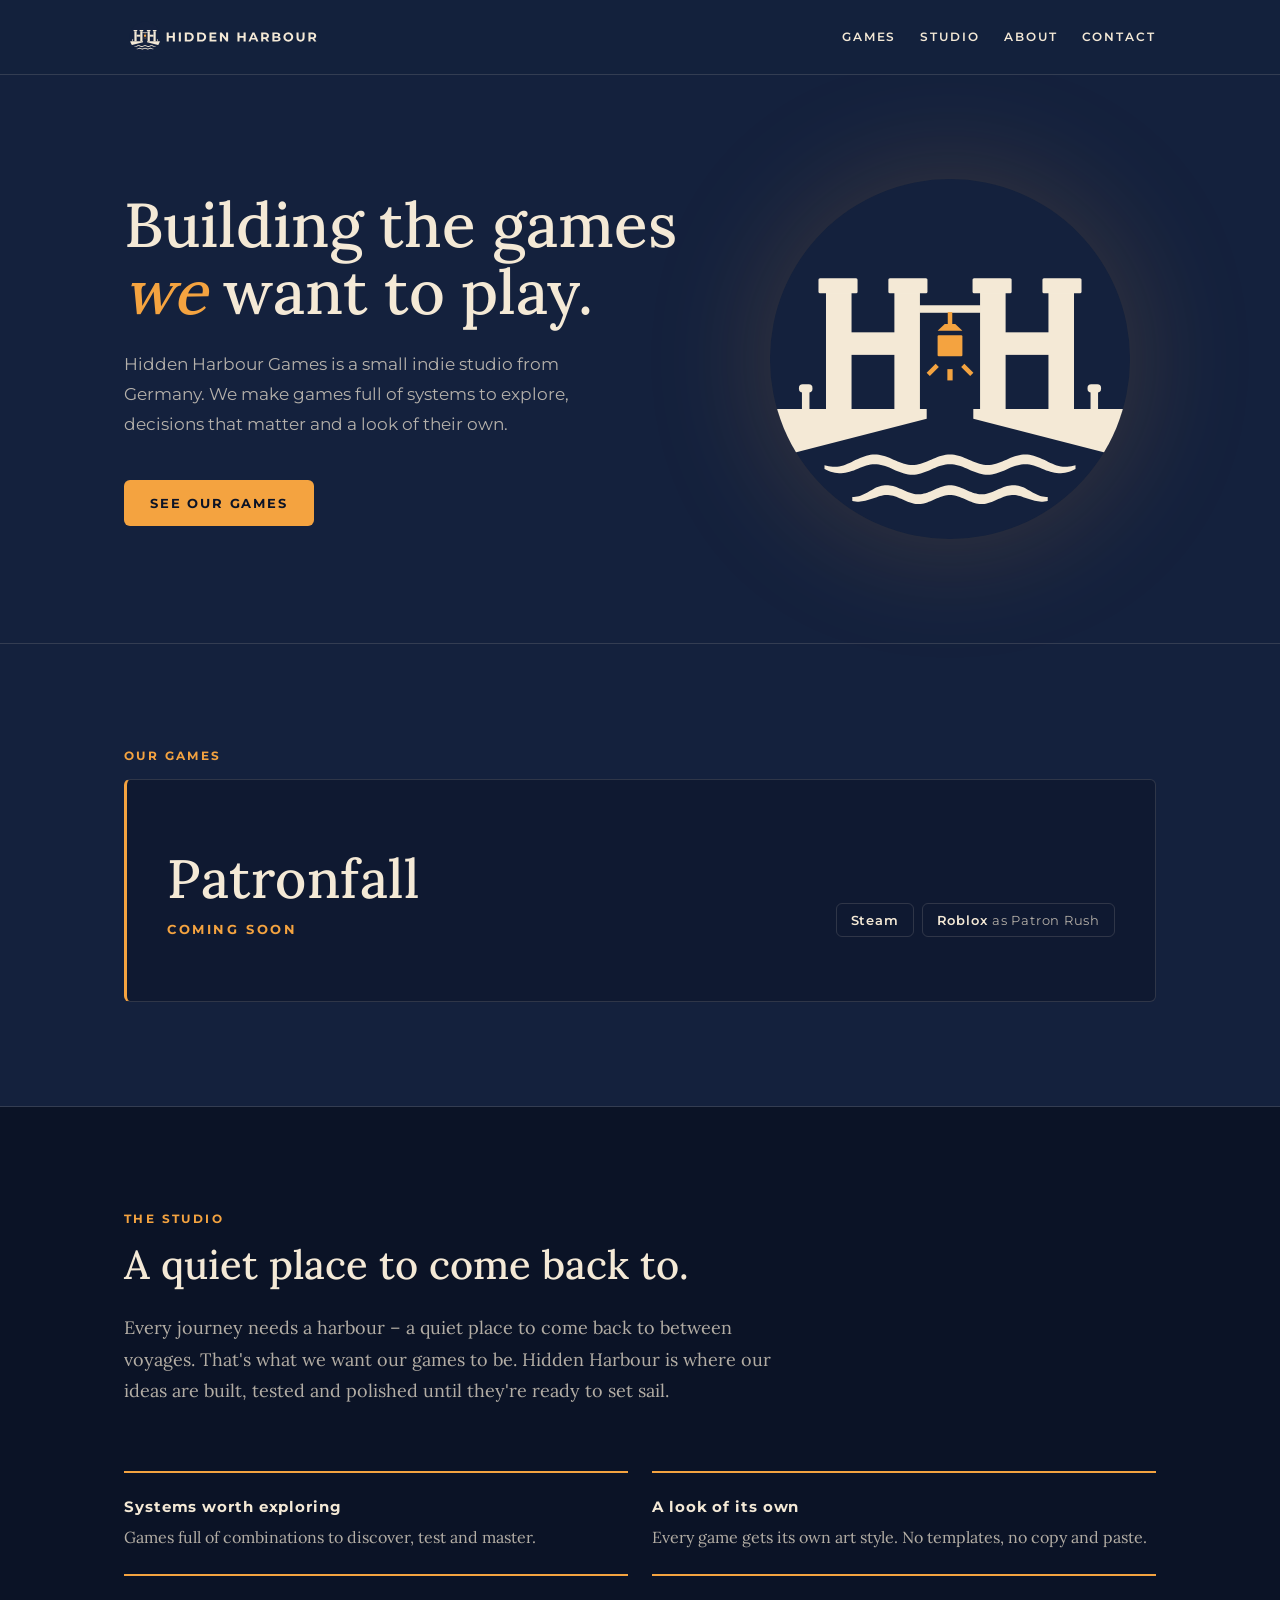
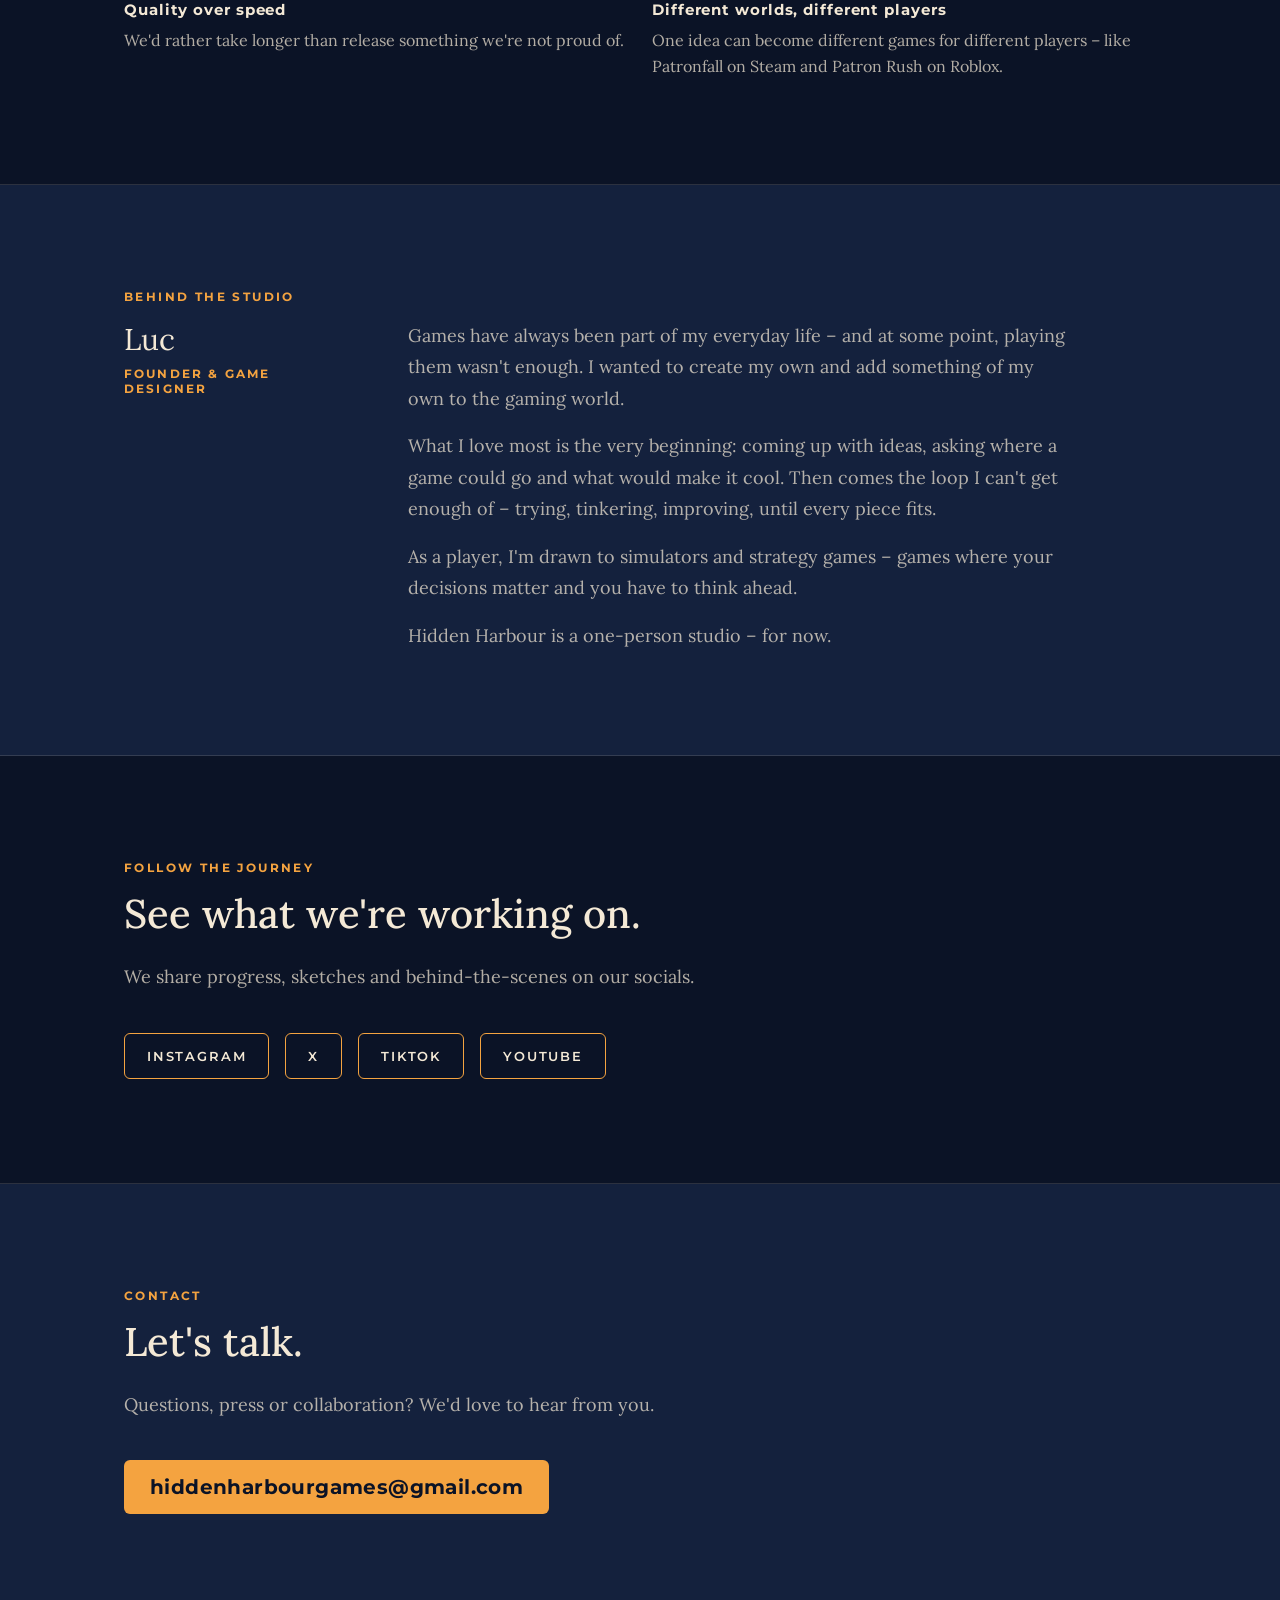
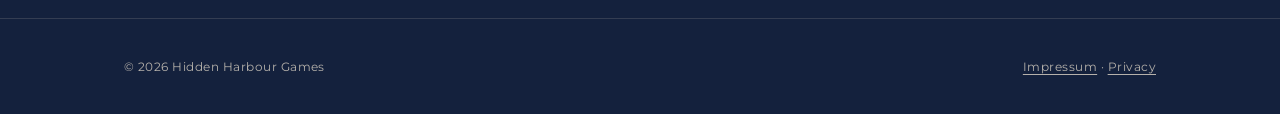
==== index.html @ 5c3604e5 "Website hiddenharbourgames.com: Onepager, Impressum, Datenschutz, Vorab-Check" ====
<!doctype html>
<html lang="en"><head><meta charset="utf-8"><meta name="viewport" content="width=device-width,initial-scale=1">
<title>Hidden Harbour Games – Indie game studio from Germany</title>
<meta name="description" content="Hidden Harbour Games is a small indie studio from Germany. We make games full of systems to explore, decisions that matter and a look of their own.">
<meta property="og:title" content="Hidden Harbour Games"><meta property="og:description" content="Building the games we want to play."><meta property="og:url" content="https://hiddenharbourgames.com/">
<link rel="icon" href="assets/hh.svg" type="image/svg+xml"><link rel="stylesheet" href="style.css">
</head>
<body>
<header class="kopf"><div class="innen">
  <a href="#top"><img src="assets/logo-hell.svg" alt="Hidden Harbour Games"></a>
  <nav aria-label="Main"><ul class="kanaele"><li><a href="#games">Games</a></li><li><a href="#studio">Studio</a></li><li><a href="#about">About</a></li><li><a href="#contact">Contact</a></li></ul></nav>
</div></header>
<main id="top">
<section class="held"><div class="innen">
  <div>
    <h1>Building the games <em>we</em> want to play.</h1>
    <p>Hidden Harbour Games is a small indie studio from Germany. We make games full of systems to explore, decisions that matter and a look of their own.</p>
    <a class="knopf" href="#games">See our games</a>
  </div>
  <img class="zeichen" src="assets/hh.svg" alt="">
</div></section>

<section id="games"><div class="innen">
  <p class="etikett">Our Games</p>
  <div class="karte">
    <div><h3>Patronfall</h3><p class="bald">COMING SOON</p></div>
    <ul class="plattformen"><li>Steam</li><li>Roblox <span>as Patron Rush</span></li></ul>
  </div>
</div></section>

<section id="studio" class="tief"><div class="innen">
  <p class="etikett">The Studio</p>
  <h2>A quiet place to come back to.</h2>
  <p class="text">Every journey needs a harbour – a quiet place to come back to between voyages. That's what we want our games to be. Hidden Harbour is where our ideas are built, tested and polished until they're ready to set sail.</p>
  <div class="werte">
    <div class="wert"><h3>Systems worth exploring</h3><p>Games full of combinations to discover, test and master.</p></div>
    <div class="wert"><h3>A look of its own</h3><p>Every game gets its own art style. No templates, no copy and paste.</p></div>
    <div class="wert"><h3>Quality over speed</h3><p>We'd rather take longer than release something we're not proud of.</p></div>
    <div class="wert"><h3>Different worlds, different players</h3><p>One idea can become different games for different players – like Patronfall on Steam and Patron Rush on Roblox.</p></div>
  </div>
</div></section>

<section id="about"><div class="innen">
  <p class="etikett">Behind the Studio</p>
  <div class="person">
    <div><p class="name">Luc</p><p class="rolle">Founder &amp; Game Designer</p></div>
    <div>
      <p class="text">Games have always been part of my everyday life – and at some point, playing them wasn't enough. I wanted to create my own and add something of my own to the gaming world.</p>
      <p class="text">What I love most is the very beginning: coming up with ideas, asking where a game could go and what would make it cool. Then comes the loop I can't get enough of – trying, tinkering, improving, until every piece fits.</p>
      <p class="text">As a player, I'm drawn to simulators and strategy games – games where your decisions matter and you have to think ahead.</p>
      <p class="text">Hidden Harbour is a one-person studio – for now.</p>
    </div>
  </div>
</div></section>

<section id="journey" class="tief"><div class="innen">
  <p class="etikett">Follow the Journey</p>
  <h2>See what we're working on.</h2>
  <p class="text">We share progress, sketches and behind-the-scenes on our socials.</p>
  <div class="knoepfe"><a class="rand" href="https://www.instagram.com/hiddenharbourgames/" rel="noopener" target="_blank">Instagram</a><a class="rand" href="https://x.com/HiddenHarborGG" rel="noopener" target="_blank">X</a><a class="rand" href="https://www.tiktok.com/@hiddenharbourgames" rel="noopener" target="_blank">TikTok</a><a class="rand" href="https://www.youtube.com/@hiddenharbourgames" rel="noopener" target="_blank">YouTube</a></div>
</div></section>

<section id="contact"><div class="innen">
  <p class="etikett">Contact</p>
  <h2>Let's talk.</h2>
  <p class="text">Questions, press or collaboration? We'd love to hear from you.</p>
  <div class="knoepfe"><a class="knopf mail" href="mailto:hiddenharbourgames@gmail.com">hiddenharbourgames@gmail.com</a></div>
</div></section>
</main>
<footer class="fuss"><div class="innen"><span>© 2026 Hidden Harbour Games</span><span><a href="impressum.html">Impressum</a> · <a href="datenschutz.html">Privacy</a></span></div></footer>
</body></html>
---- style.css ----
/* Hidden Harbour Games – Website */
/* Skizzen-Basis: Markenfarben aus design/STAND.md (Farbwelt B) */
@font-face { font-family: "Montserrat"; src: url(assets/montserrat.ttf) format('truetype'); font-weight: 100 900; font-display: swap; }
@font-face { font-family: "Lora"; src: url(assets/lora.ttf) format('truetype'); font-weight: 400 700; font-display: swap; }
:root {
  --nachtblau: #14213D;
  --tiefblau: #0B1326;
  --laterne: #F4A340;
  --creme: #F4E9D6;
  --creme-70: rgba(244, 233, 214, .72);
  --linie: rgba(244, 233, 214, .14);
  --radius: 6px;
  --s1: 8px; --s2: 16px; --s3: 24px; --s4: 40px; --s5: 64px; --s6: 104px;
}
* { box-sizing: border-box; margin: 0; }
body { font-family: "Montserrat", system-ui, sans-serif; -webkit-font-smoothing: antialiased; }
a { color: inherit; text-decoration: none; }
.kanaele { display: flex; flex-wrap: wrap; gap: var(--s1) var(--s3); list-style: none; padding: 0; }
.kanaele a { display: inline-block; padding: 10px 0; font-size: 13px; font-weight: 600; letter-spacing: .16em; text-transform: uppercase; border-bottom: 1px solid transparent; }
.kanaele a:hover, .kanaele a:focus-visible { border-bottom-color: var(--laterne); outline: none; }
.fuss { font-size: 12px; letter-spacing: .04em; }
.fuss a { text-decoration: underline; text-underline-offset: 3px; }


html { scroll-behavior: smooth; }
body { background: var(--nachtblau); color: var(--creme); }
.innen { max-width: 1160px; margin: 0 auto; padding: 0 var(--s5); }
.kopf { position: sticky; top: 0; z-index: 5; background: rgba(20,33,61,.94); border-bottom: 1px solid var(--linie); }
.kopf .innen { display: flex; justify-content: space-between; align-items: center; padding-top: var(--s2); padding-bottom: var(--s2); }
.kopf img { height: 42px; display: block; }
.kopf .kanaele a { font-size: 12px; }
section { padding: var(--s6) 0; border-bottom: 1px solid var(--linie); }
.etikett { font-size: 12px; font-weight: 700; letter-spacing: .2em; color: var(--laterne); margin-bottom: var(--s2); text-transform: uppercase; }
h2 { font-family: "Lora", serif; font-weight: 500; font-size: clamp(28px, 3.4vw, 40px); line-height: 1.15; margin-bottom: var(--s3); }
.text { font-family: "Lora", serif; color: var(--creme-70); font-size: 18px; line-height: 1.75; max-width: 60ch; }
.text + .text { margin-top: var(--s2); }
.knopf { display: inline-block; background: var(--laterne); color: var(--tiefblau); font-weight: 700; font-size: 13px; letter-spacing: .14em; padding: 15px 26px; border-radius: var(--radius); text-transform: uppercase; }
.knopf:focus-visible, .rand:focus-visible { outline: 2px solid var(--creme); outline-offset: 3px; }
.rand { display: inline-block; border: 1px solid var(--laterne); color: var(--creme); font-weight: 600; font-size: 13px; letter-spacing: .14em; padding: 14px 22px; border-radius: var(--radius); text-transform: uppercase; }
/* 1 Start */
.held { padding: var(--s6) 0 var(--s6); }
.held .innen { display: grid; grid-template-columns: 1.15fr .85fr; gap: var(--s5); align-items: center; }
.held h1 { font-family: "Lora", serif; font-weight: 500; font-size: clamp(36px, 5vw, 62px); line-height: 1.08; margin-bottom: var(--s3); }
.held h1 em { font-style: italic; color: var(--laterne); }
.held p { color: var(--creme-70); font-size: 17px; line-height: 1.75; max-width: 44ch; margin-bottom: var(--s4); }
.held .zeichen { width: 100%; max-width: 360px; justify-self: center; filter: drop-shadow(0 0 60px rgba(244,163,64,.18)); }
/* 2 Games */
.karte { border: 1px solid var(--linie); border-left: 3px solid var(--laterne); border-radius: var(--radius); padding: var(--s5) var(--s4); background: rgba(11,19,38,.5); display: flex; justify-content: space-between; align-items: flex-end; gap: var(--s4); }
.karte h3 { font-family: "Lora", serif; font-weight: 500; font-size: clamp(36px, 4.4vw, 54px); letter-spacing: .01em; }
.karte .bald { color: var(--laterne); font-weight: 700; letter-spacing: .2em; font-size: 13px; margin-top: var(--s1); }
.plattformen { list-style: none; padding: 0; display: flex; flex-wrap: wrap; gap: var(--s1); justify-content: flex-end; }
.plattformen li { border: 1px solid var(--linie); border-radius: var(--radius); padding: 8px 14px; font-size: 13px; font-weight: 600; letter-spacing: .06em; }
.plattformen li span { color: var(--creme-70); font-weight: 400; }
/* 3 Studio */
.werte { display: grid; grid-template-columns: 1fr 1fr; gap: var(--s3); margin-top: var(--s5); }
.wert { border-top: 2px solid var(--laterne); padding-top: var(--s3); }
.wert h3 { font-size: 15px; font-weight: 700; letter-spacing: .06em; margin-bottom: var(--s1); }
.wert p { font-family: "Lora", serif; color: var(--creme-70); font-size: 16px; line-height: 1.65; }
/* 4 About */
.person { display: grid; grid-template-columns: 220px 1fr; gap: var(--s5); }
.person .name { font-family: "Lora", serif; font-size: 30px; }
.person .rolle { color: var(--laterne); font-size: 12px; font-weight: 700; letter-spacing: .18em; margin-top: var(--s1); text-transform: uppercase; }
/* 5 Journey + 6 Contact */
.knoepfe { display: flex; flex-wrap: wrap; gap: var(--s2); margin-top: var(--s4); }
.mail { font-size: clamp(16px, 2vw, 20px); letter-spacing: .02em; text-transform: none; }
.tief { background: var(--tiefblau); }
footer { padding: var(--s4) 0; color: var(--creme-70); }
footer .innen { display: flex; justify-content: space-between; gap: var(--s2); }
@media (max-width: 760px) {
  .innen { padding: 0 var(--s3); }
  .kopf .innen { flex-direction: column; align-items: flex-start; gap: var(--s1); }
  .kopf img { height: 34px; }
  .kopf .kanaele { gap: 0 var(--s3); }
  section, .held { padding: var(--s5) 0; }
  .held .innen { grid-template-columns: 1fr; gap: var(--s4); }
  .held .zeichen { order: -1; max-width: 140px; justify-self: start; }
  .karte { flex-direction: column; align-items: flex-start; padding: var(--s4) var(--s3); }
  .plattformen { justify-content: flex-start; }
  .werte, .person { grid-template-columns: 1fr; gap: var(--s3); }
  .text { font-size: 17px; }
  footer .innen { flex-direction: column; }
}

/* Rechtsseiten */
.recht { padding: var(--s5) 0 var(--s6); }
.recht h1 { font-family: "Lora", serif; font-weight: 500; font-size: clamp(30px, 4vw, 44px); margin-bottom: var(--s4); }
.recht h2 { font-size: 20px; margin: var(--s4) 0 var(--s2); }
.recht h3 { font-size: 16px; font-weight: 700; margin: var(--s3) 0 var(--s1); }
.recht p, .recht li { font-family: "Lora", serif; color: var(--creme-70); font-size: 16px; line-height: 1.7; max-width: 72ch; }
.recht p + p { margin-top: var(--s2); }
.recht ul { padding-left: 1.2em; margin: var(--s1) 0; }
.recht a { color: var(--laterne); text-decoration: underline; text-underline-offset: 3px; }
.zurueck { display: inline-block; margin-bottom: var(--s4); color: var(--laterne); font-size: 13px; font-weight: 600; letter-spacing: .14em; text-transform: uppercase; }
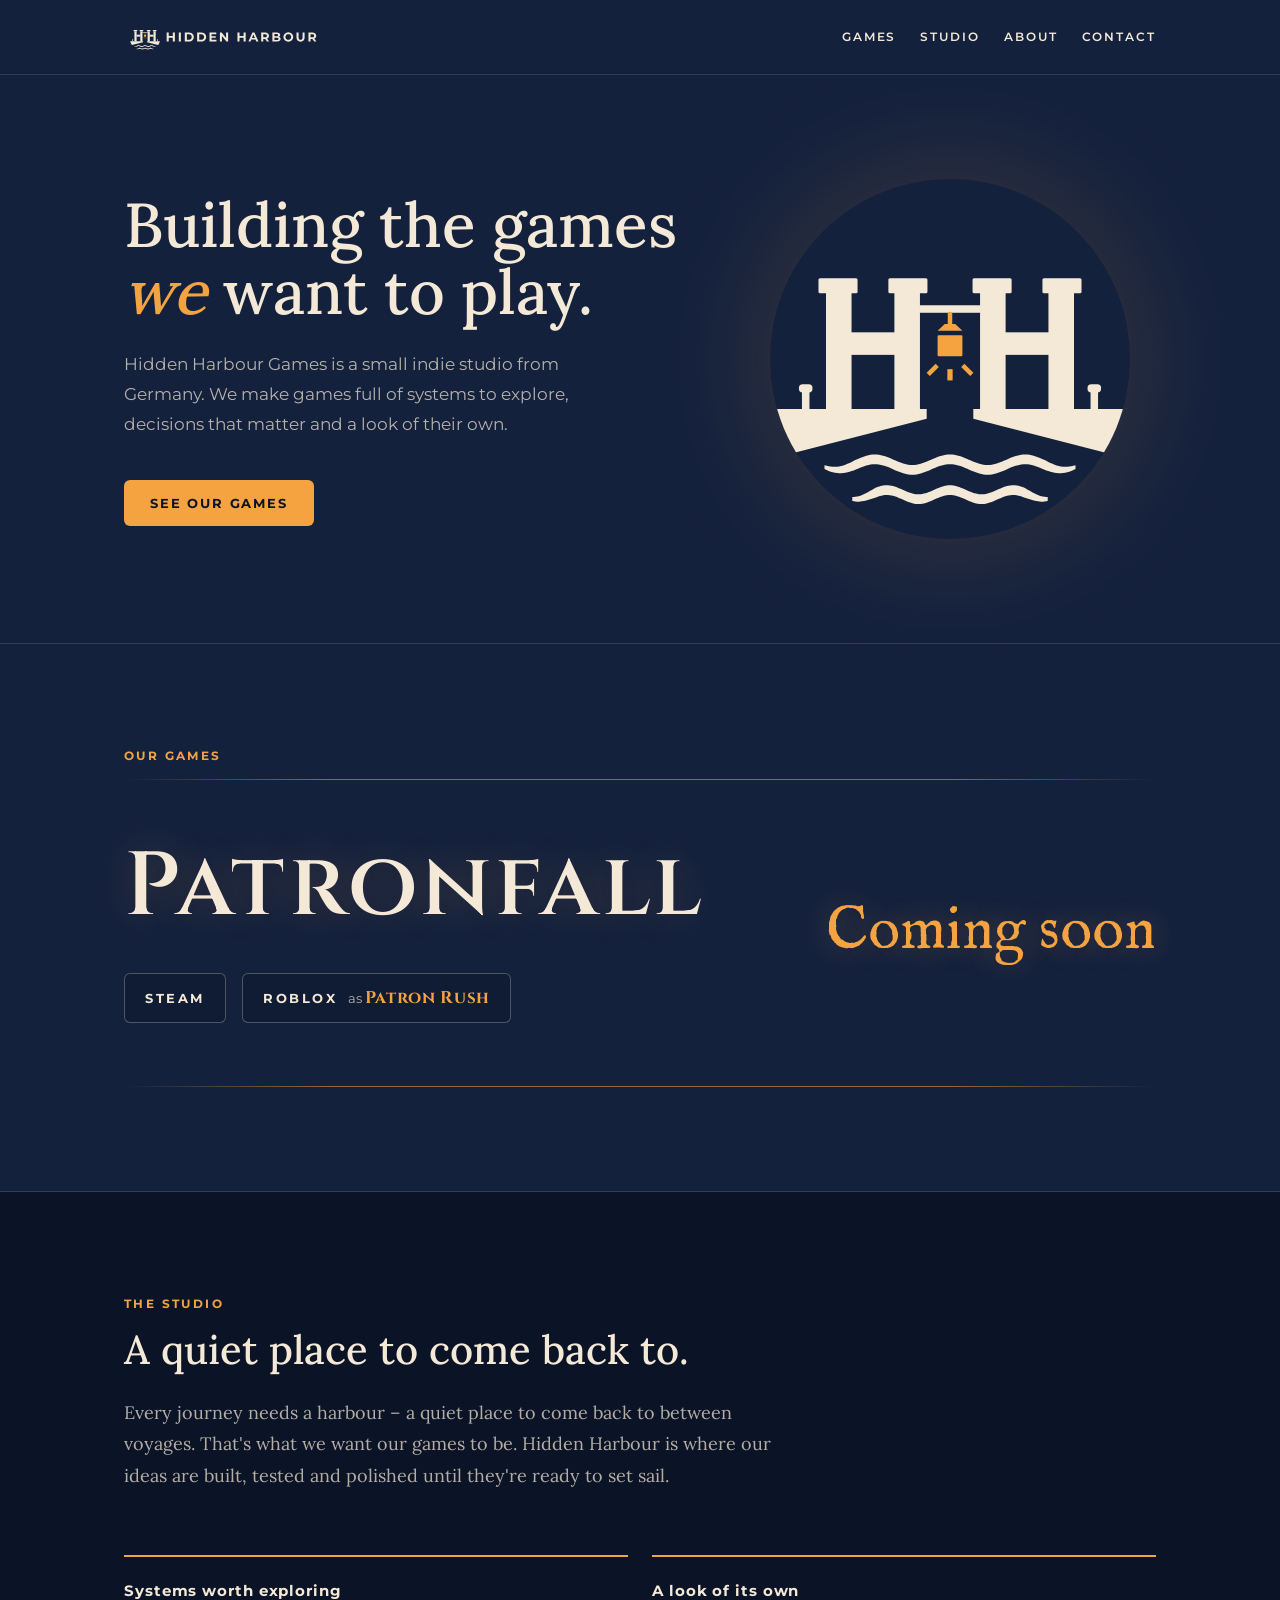
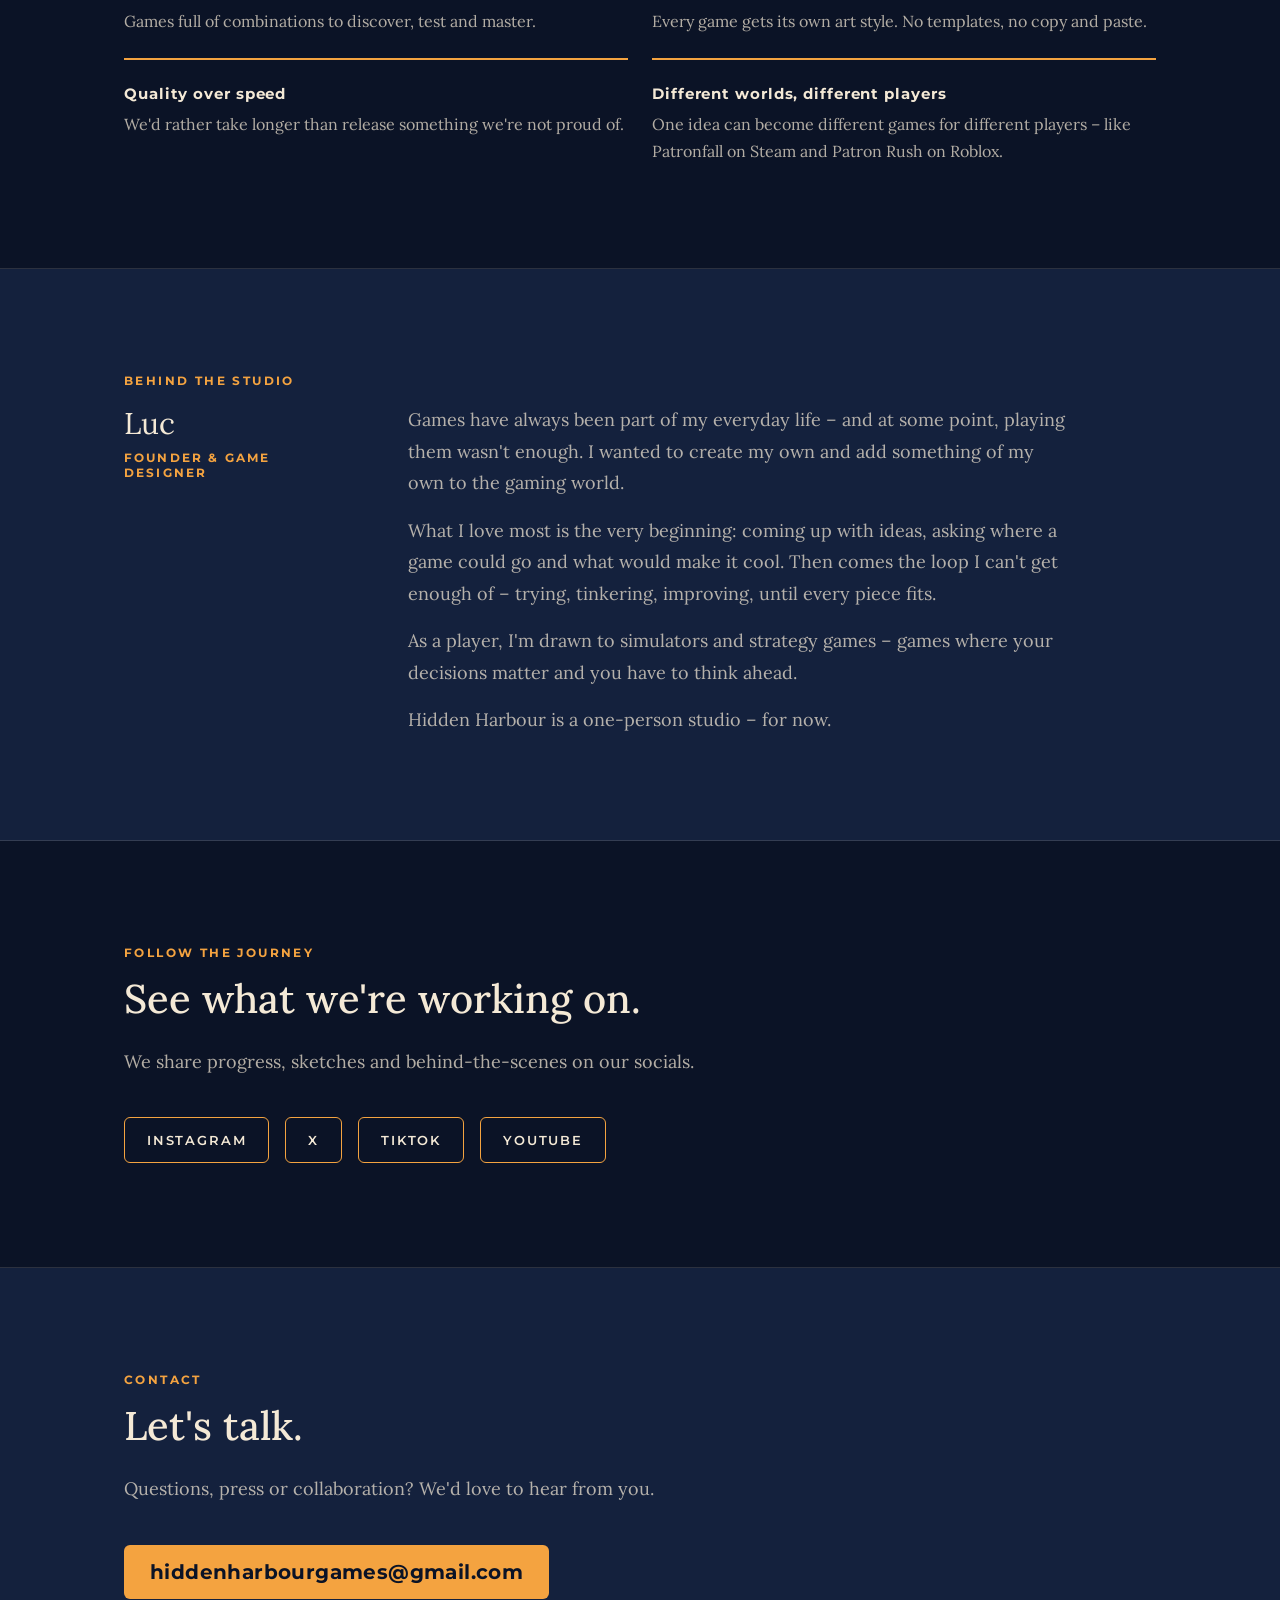
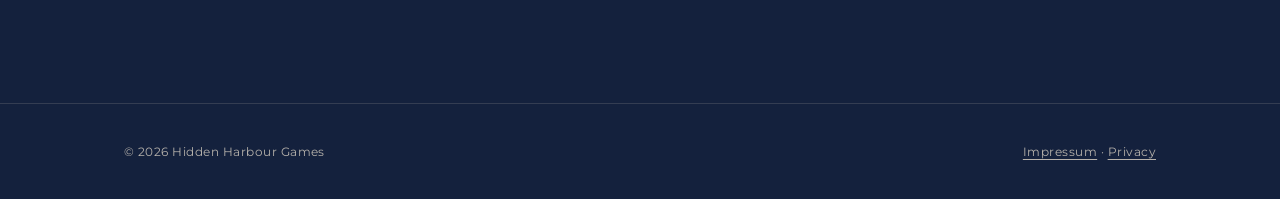
==== commit 8e1901f1: "Games-Bereich: Bühne statt Kasten, Titel in Cinzel, Patron Rush hervorgehoben, Coming soon in IM Fel" ====
--- a/index.html
+++ b/index.html
@@ -22,9 +22,15 @@
 
 <section id="games"><div class="innen">
   <p class="etikett">Our Games</p>
-  <div class="karte">
-    <div><h3>Patronfall</h3><p class="bald">COMING SOON</p></div>
-    <ul class="plattformen"><li>Steam</li><li>Roblox <span>as Patron Rush</span></li></ul>
+  <div class="buehne">
+    <div class="spiel">
+      <h3 class="titel">Patronfall</h3>
+      <ul class="plattformen" aria-label="Platforms">
+        <li><span class="p-name">Steam</span></li>
+        <li><span class="p-name">Roblox</span><span class="p-als">as <strong>Patron Rush</strong></span></li>
+      </ul>
+    </div>
+    <p class="bald">Coming soon</p>
   </div>
 </div></section>
 
--- a/style.css
+++ b/style.css
@@ -1,6 +1,8 @@
 /* Hidden Harbour Games – Website */
 /* Skizzen-Basis: Markenfarben aus design/STAND.md (Farbwelt B) */
 @font-face { font-family: "Montserrat"; src: url(assets/montserrat.ttf) format('truetype'); font-weight: 100 900; font-display: swap; }
+@font-face { font-family: "Cinzel"; src: url(assets/cinzel.ttf) format('truetype'); font-weight: 400 900; font-display: swap; }
+@font-face { font-family: "IM Fell English"; src: url(assets/imfell.ttf) format('truetype'); font-display: swap; }
 @font-face { font-family: "Lora"; src: url(assets/lora.ttf) format('truetype'); font-weight: 400 700; font-display: swap; }
 :root {
   --nachtblau: #14213D;
@@ -22,7 +24,7 @@
 .fuss a { text-decoration: underline; text-underline-offset: 3px; }
 
 
-html { scroll-behavior: smooth; }
+html { scroll-behavior: smooth; scroll-padding-top: 96px; }
 body { background: var(--nachtblau); color: var(--creme); }
 .innen { max-width: 1160px; margin: 0 auto; padding: 0 var(--s5); }
 .kopf { position: sticky; top: 0; z-index: 5; background: rgba(20,33,61,.94); border-bottom: 1px solid var(--linie); }
@@ -45,12 +47,17 @@
 .held p { color: var(--creme-70); font-size: 17px; line-height: 1.75; max-width: 44ch; margin-bottom: var(--s4); }
 .held .zeichen { width: 100%; max-width: 360px; justify-self: center; filter: drop-shadow(0 0 60px rgba(244,163,64,.18)); }
 /* 2 Games */
-.karte { border: 1px solid var(--linie); border-left: 3px solid var(--laterne); border-radius: var(--radius); padding: var(--s5) var(--s4); background: rgba(11,19,38,.5); display: flex; justify-content: space-between; align-items: flex-end; gap: var(--s4); }
-.karte h3 { font-family: "Lora", serif; font-weight: 500; font-size: clamp(36px, 4.4vw, 54px); letter-spacing: .01em; }
-.karte .bald { color: var(--laterne); font-weight: 700; letter-spacing: .2em; font-size: 13px; margin-top: var(--s1); }
-.plattformen { list-style: none; padding: 0; display: flex; flex-wrap: wrap; gap: var(--s1); justify-content: flex-end; }
-.plattformen li { border: 1px solid var(--linie); border-radius: var(--radius); padding: 8px 14px; font-size: 13px; font-weight: 600; letter-spacing: .06em; }
-.plattformen li span { color: var(--creme-70); font-weight: 400; }
+/* 2 Games: Bühne statt Kasten */
+.buehne { position: relative; display: grid; grid-template-columns: 1fr auto; align-items: center; gap: var(--s5); padding: var(--s5) 0; }
+.buehne::before, .buehne::after { content: ""; position: absolute; left: 0; right: 0; height: 1px; background: linear-gradient(90deg, transparent, rgba(244,163,64,.55) 20%, rgba(244,163,64,.55) 80%, transparent); }
+.buehne::before { top: 0; } .buehne::after { bottom: 0; }
+.titel { font-family: "Cinzel", serif; font-weight: 600; font-size: clamp(44px, 7vw, 92px); line-height: 1; letter-spacing: .04em; text-shadow: 0 0 40px rgba(244,163,64,.22); }
+.plattformen { list-style: none; padding: 0; margin-top: var(--s4); display: flex; flex-wrap: wrap; gap: var(--s2); }
+.plattformen li { display: flex; align-items: center; min-height: 50px; gap: 10px; border: 1px solid rgba(244,233,214,.28); border-radius: var(--radius); padding: 12px 20px; background: rgba(11,19,38,.35); }
+.p-name { font-size: 13px; font-weight: 700; letter-spacing: .2em; text-transform: uppercase; }
+.p-als { font-size: 13px; color: var(--creme-70); }
+.p-als strong { font-family: "Cinzel", serif; font-weight: 700; font-size: 17px; letter-spacing: .04em; color: var(--laterne); }
+.bald { font-family: "IM Fell English", serif; font-size: clamp(36px, 4.6vw, 60px); color: var(--laterne); line-height: 1; white-space: nowrap; text-shadow: 0 0 30px rgba(244,163,64,.3); }
 /* 3 Studio */
 .werte { display: grid; grid-template-columns: 1fr 1fr; gap: var(--s3); margin-top: var(--s5); }
 .wert { border-top: 2px solid var(--laterne); padding-top: var(--s3); }
@@ -62,11 +69,12 @@
 .person .rolle { color: var(--laterne); font-size: 12px; font-weight: 700; letter-spacing: .18em; margin-top: var(--s1); text-transform: uppercase; }
 /* 5 Journey + 6 Contact */
 .knoepfe { display: flex; flex-wrap: wrap; gap: var(--s2); margin-top: var(--s4); }
-.mail { font-size: clamp(16px, 2vw, 20px); letter-spacing: .02em; text-transform: none; }
+.mail { font-size: clamp(16px, 2vw, 20px); letter-spacing: .02em; text-transform: none; max-width: 100%; overflow-wrap: anywhere; }
 .tief { background: var(--tiefblau); }
 footer { padding: var(--s4) 0; color: var(--creme-70); }
 footer .innen { display: flex; justify-content: space-between; gap: var(--s2); }
 @media (max-width: 760px) {
+  html { scroll-padding-top: 136px; }
   .innen { padding: 0 var(--s3); }
   .kopf .innen { flex-direction: column; align-items: flex-start; gap: var(--s1); }
   .kopf img { height: 34px; }
@@ -74,8 +82,8 @@
   section, .held { padding: var(--s5) 0; }
   .held .innen { grid-template-columns: 1fr; gap: var(--s4); }
   .held .zeichen { order: -1; max-width: 140px; justify-self: start; }
-  .karte { flex-direction: column; align-items: flex-start; padding: var(--s4) var(--s3); }
-  .plattformen { justify-content: flex-start; }
+  .buehne { grid-template-columns: 1fr; gap: var(--s4); padding: var(--s4) 0; }
+  .bald { white-space: normal; }
   .werte, .person { grid-template-columns: 1fr; gap: var(--s3); }
   .text { font-size: 17px; }
   footer .innen { flex-direction: column; }
@@ -83,7 +91,7 @@
 
 /* Rechtsseiten */
 .recht { padding: var(--s5) 0 var(--s6); }
-.recht h1 { font-family: "Lora", serif; font-weight: 500; font-size: clamp(30px, 4vw, 44px); margin-bottom: var(--s4); }
+.recht h1 { font-family: "Lora", serif; font-weight: 500; font-size: clamp(30px, 4vw, 44px); margin-bottom: var(--s4); hyphens: auto; overflow-wrap: anywhere; }
 .recht h2 { font-size: 20px; margin: var(--s4) 0 var(--s2); }
 .recht h3 { font-size: 16px; font-weight: 700; margin: var(--s3) 0 var(--s1); }
 .recht p, .recht li { font-family: "Lora", serif; color: var(--creme-70); font-size: 16px; line-height: 1.7; max-width: 72ch; }
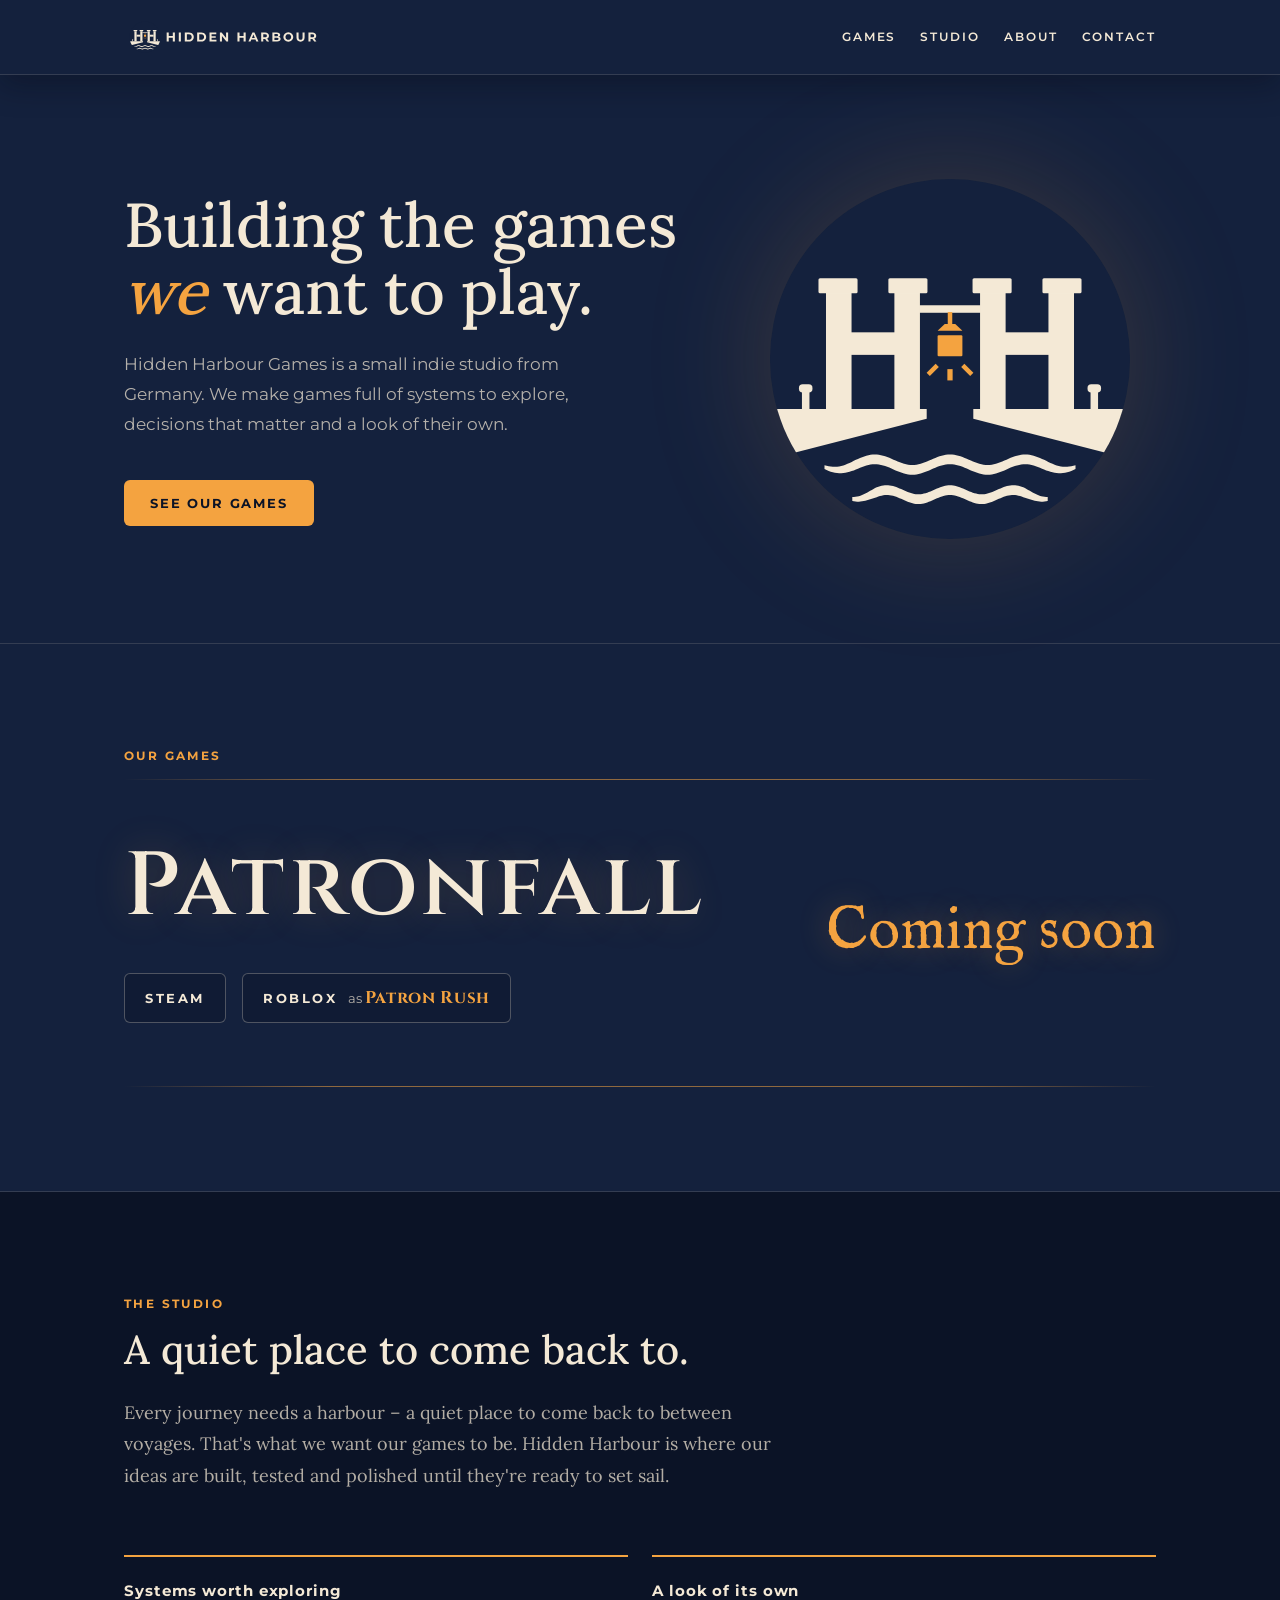
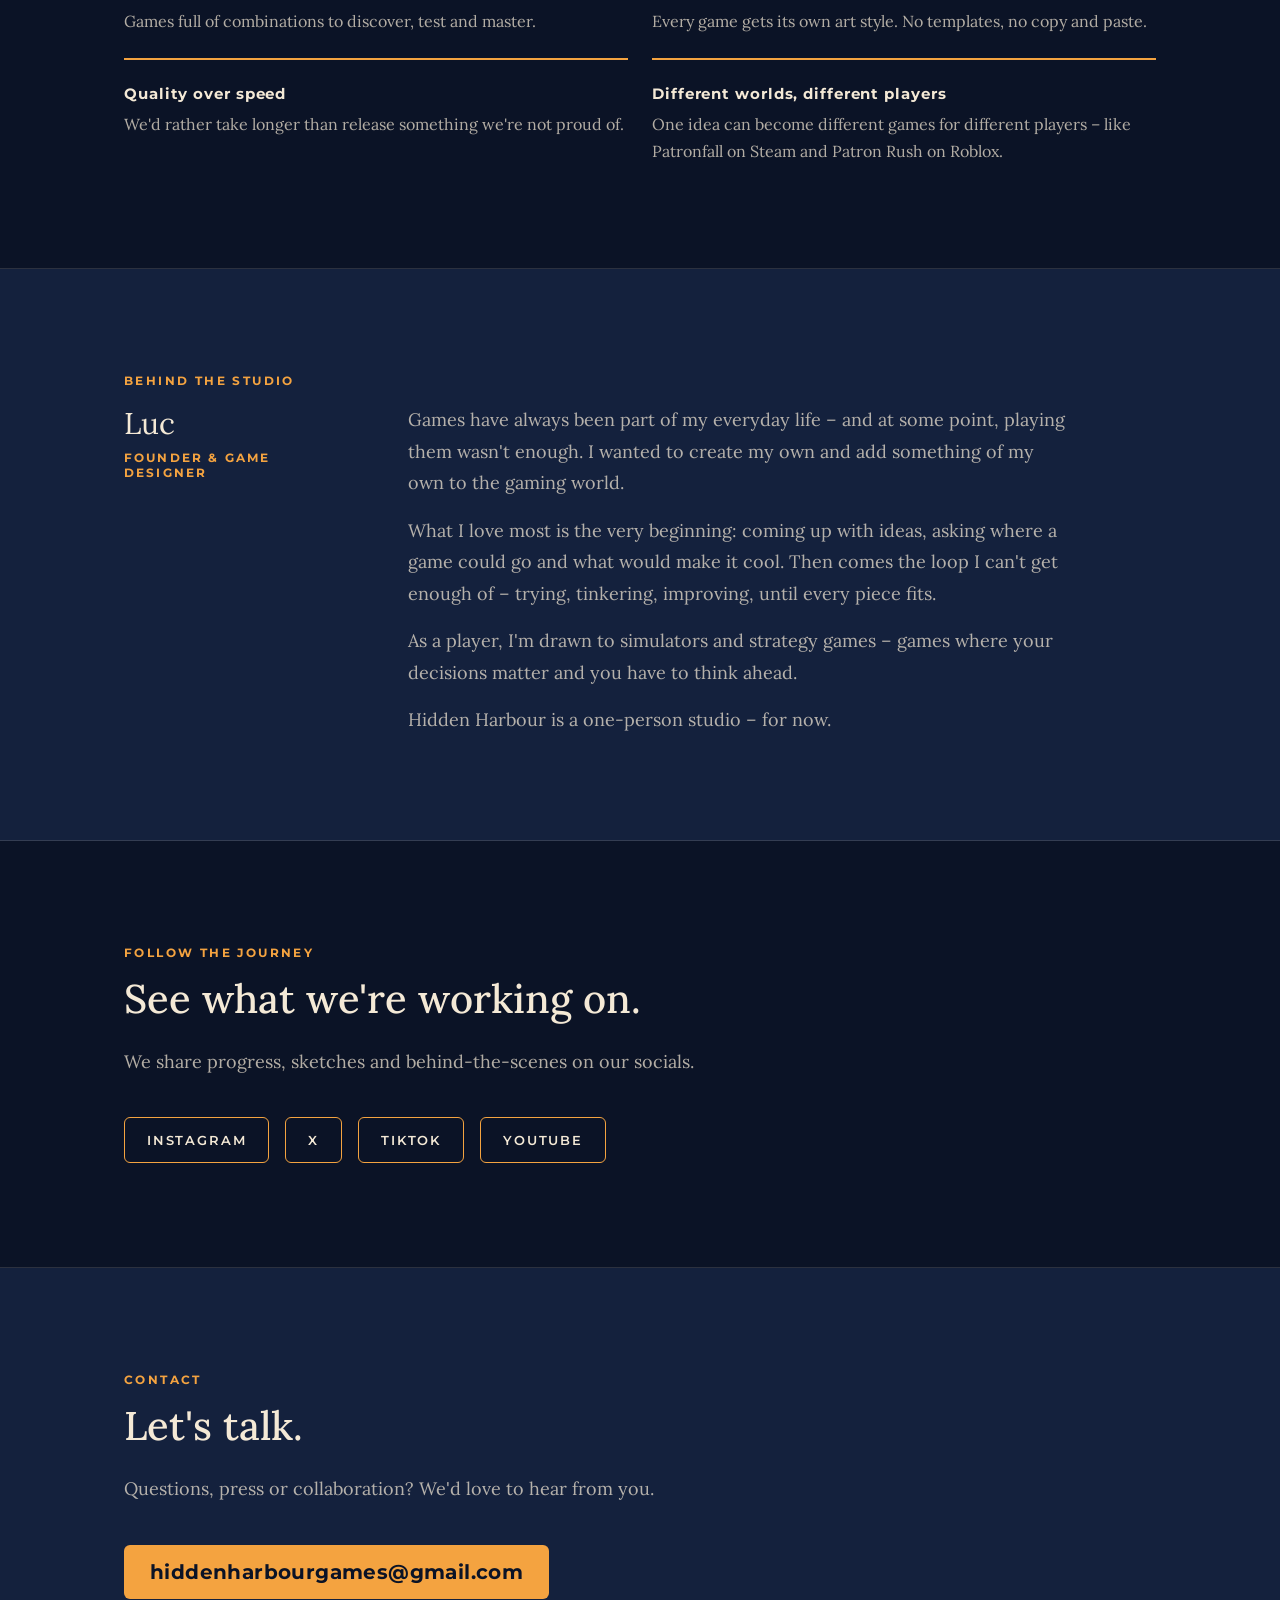
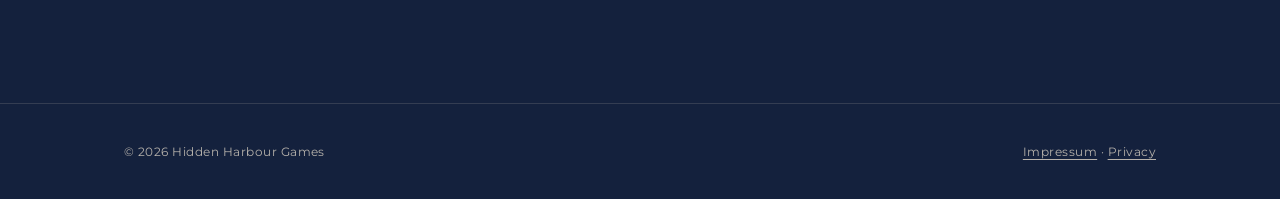
==== commit c748849a: "Kopfleiste deckend, Bereich darüber abgedeckt (iPad/iPhone-Safari), theme-color" ====
--- a/index.html
+++ b/index.html
@@ -1,5 +1,5 @@
 <!doctype html>
-<html lang="en"><head><meta charset="utf-8"><meta name="viewport" content="width=device-width,initial-scale=1">
+<html lang="en"><head><meta charset="utf-8"><meta name="viewport" content="width=device-width,initial-scale=1,viewport-fit=cover"><meta name="theme-color" content="#14213D">
 <title>Hidden Harbour Games – Indie game studio from Germany</title>
 <meta name="description" content="Hidden Harbour Games is a small indie studio from Germany. We make games full of systems to explore, decisions that matter and a look of their own.">
 <meta property="og:title" content="Hidden Harbour Games"><meta property="og:description" content="Building the games we want to play."><meta property="og:url" content="https://hiddenharbourgames.com/">
--- a/style.css
+++ b/style.css
@@ -27,7 +27,9 @@
 html { scroll-behavior: smooth; scroll-padding-top: 96px; }
 body { background: var(--nachtblau); color: var(--creme); }
 .innen { max-width: 1160px; margin: 0 auto; padding: 0 var(--s5); }
-.kopf { position: sticky; top: 0; z-index: 5; background: rgba(20,33,61,.94); border-bottom: 1px solid var(--linie); }
+.kopf { position: sticky; top: 0; z-index: 5; background: var(--nachtblau); border-bottom: 1px solid var(--linie); padding-top: env(safe-area-inset-top); box-shadow: 0 10px 30px rgba(6,10,20,.35); }
+/* deckt alles über der Leiste ab (z. B. hinter der durchsichtigen Safari-Adressleiste) */
+.kopf::before { content: ""; position: absolute; left: 0; right: 0; bottom: 100%; height: 100vh; background: var(--nachtblau); }
 .kopf .innen { display: flex; justify-content: space-between; align-items: center; padding-top: var(--s2); padding-bottom: var(--s2); }
 .kopf img { height: 42px; display: block; }
 .kopf .kanaele a { font-size: 12px; }
